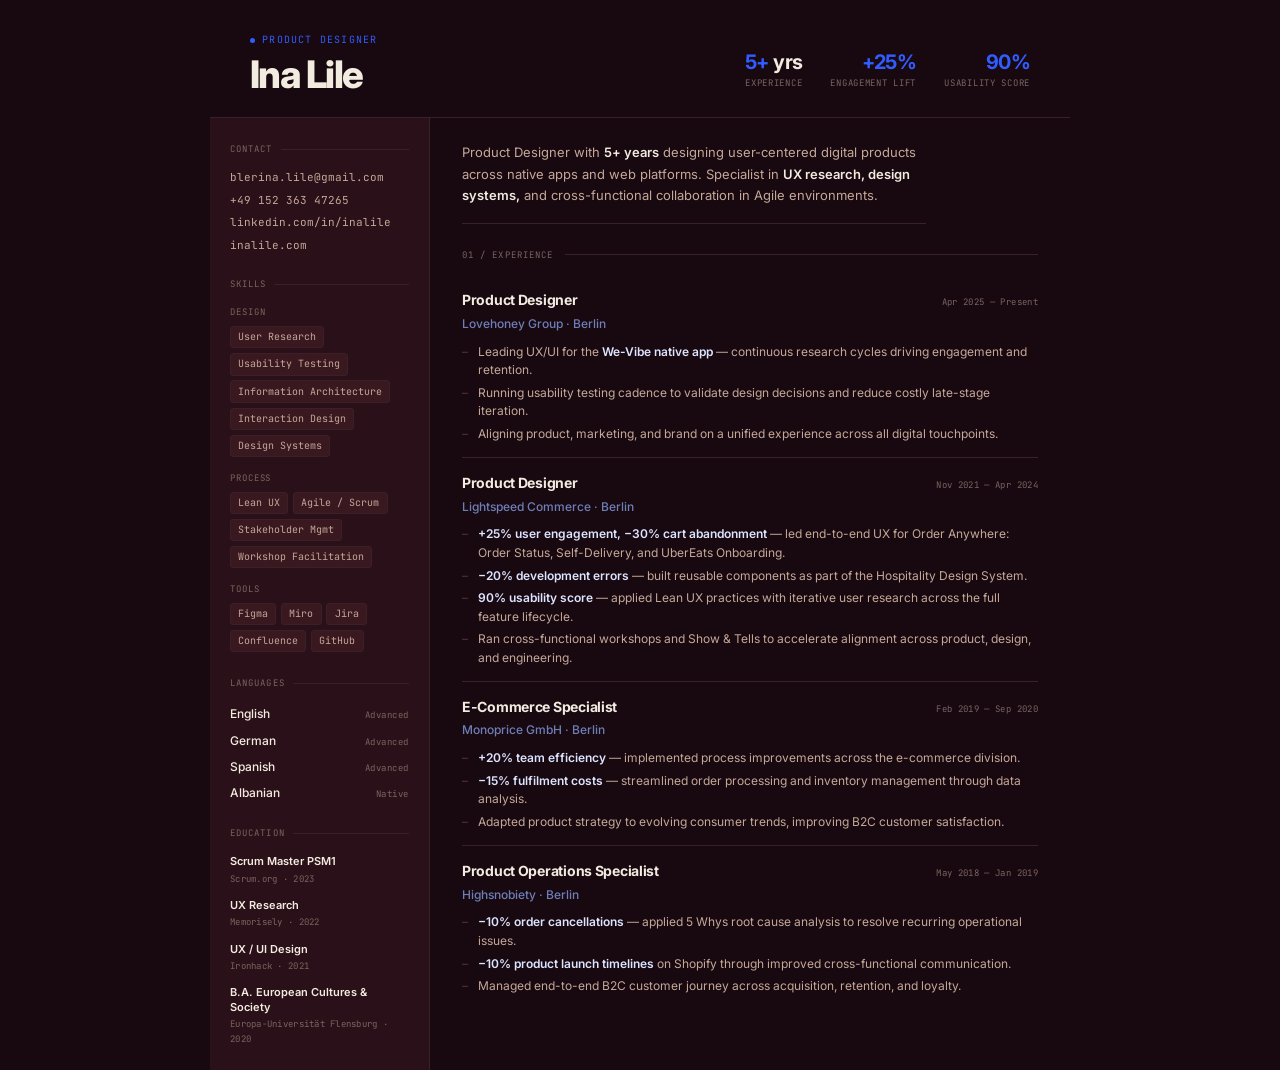
==== resume.html @ 81a6f29e "Improve CV layout: sidebar IA, outcome-first bullets, single page Co-Authored-By: Claude Sonnet 4.6 " ====
<!DOCTYPE html>
<html lang="en">
<head>
  <meta charset="UTF-8" />
  <meta name="viewport" content="width=device-width, initial-scale=1.0" />
  <title>Ina Lile — CV</title>
  <link rel="preconnect" href="https://fonts.googleapis.com" />
  <link rel="preconnect" href="https://fonts.gstatic.com" crossorigin />
  <link href="https://fonts.googleapis.com/css2?family=Inter:wght@400;500;600;700;800&family=JetBrains+Mono:wght@400;500&display=swap" rel="stylesheet" />
  <style>
    /* ── Design tokens ── */
    :root {
      --canvas:         #180810;
      --surface-1:      #2A1018;
      --surface-2:      #3A1820;
      --text-primary:   #F2EBE0;
      --text-secondary: #C4A898;
      --text-tertiary:  #7A6460;
      --line-subtle:    #3A2028;
      --line-strong:    #5A3040;
      --accent-vivid:   #315CFF;
      --accent-deep:    #DCE4FF;
      --accent-muted:   #6E7FB8;
      --gold:           #C9A84C;
      --blush:          #A14C68;
      --cream:          #F2EBE0;
      --font-sans: 'Inter', -apple-system, BlinkMacSystemFont, 'Segoe UI', sans-serif;
      --font-mono: 'JetBrains Mono', 'Fira Code', monospace;
    }

    *, *::before, *::after { margin: 0; padding: 0; box-sizing: border-box; }

    html {
      font-size: 16px;
      -webkit-print-color-adjust: exact;
      print-color-adjust: exact;
    }

    body {
      font-family: var(--font-sans);
      font-size: 0.875rem;
      line-height: 1.6;
      color: var(--text-primary);
      background: var(--canvas);
      -webkit-font-smoothing: antialiased;
    }

    a { color: inherit; text-decoration: none; }

    /* ════════════════════════════════════
       PAGE SHELL
    ════════════════════════════════════ */
    .page {
      max-width: 860px;
      margin: 0 auto;
    }

    /* ════════════════════════════════════
       HEADER — full width
    ════════════════════════════════════ */
    .header {
      display: flex;
      align-items: flex-end;
      justify-content: space-between;
      gap: 2rem;
      padding: 2rem 2.5rem 1.5rem;
      border-bottom: 1px solid var(--line-subtle);
    }

    .header__left {}

    .header__eyebrow {
      font-family: var(--font-mono);
      font-size: 0.625rem;
      letter-spacing: 0.12em;
      text-transform: uppercase;
      color: var(--accent-vivid);
      margin-bottom: 0.45rem;
      display: flex;
      align-items: center;
      gap: 0.45rem;
    }
    .header__eyebrow::before {
      content: '';
      width: 5px; height: 5px;
      border-radius: 50%;
      background: var(--accent-vivid);
      flex-shrink: 0;
    }

    .header__name {
      font-size: 2.375rem;
      font-weight: 800;
      letter-spacing: -0.045em;
      line-height: 1;
      color: var(--cream);
    }

    /* Key stats — scannable proof points directly in header */
    .header__stats {
      display: flex;
      gap: 1.75rem;
      align-items: flex-end;
      padding-bottom: 0.2rem;
    }

    .stat {
      text-align: right;
    }

    .stat__value {
      font-size: 1.25rem;
      font-weight: 700;
      letter-spacing: -0.03em;
      color: var(--cream);
      line-height: 1;
    }

    .stat__value em {
      font-style: normal;
      color: var(--accent-vivid);
    }

    .stat__label {
      font-family: var(--font-mono);
      font-size: 0.5625rem;
      letter-spacing: 0.08em;
      text-transform: uppercase;
      color: var(--text-tertiary);
      margin-top: 0.2rem;
    }

    /* ════════════════════════════════════
       BODY — sidebar + main
    ════════════════════════════════════ */
    .body {
      display: grid;
      grid-template-columns: 220px 1fr;
    }

    /* ────────────────────────────────────
       SIDEBAR
    ──────────────────────────────────── */
    .sidebar {
      background: var(--surface-1);
      border-right: 1px solid var(--line-subtle);
      padding: 1.5rem 1.25rem;
      display: flex;
      flex-direction: column;
      gap: 1.5rem;
    }

    .sidebar-section {}

    .sidebar-label {
      font-family: var(--font-mono);
      font-size: 0.5625rem;
      letter-spacing: 0.12em;
      text-transform: uppercase;
      color: var(--text-tertiary);
      margin-bottom: 0.85rem;
      display: flex;
      align-items: center;
      gap: 0.5rem;
    }
    .sidebar-label::after {
      content: '';
      flex: 1;
      height: 1px;
      background: var(--line-subtle);
    }

    /* Contact */
    .contact-list {
      list-style: none;
      display: flex;
      flex-direction: column;
      gap: 0.45rem;
    }
    .contact-list li {
      font-size: 0.6875rem;
      color: var(--text-secondary);
      font-family: var(--font-mono);
      line-height: 1.4;
      word-break: break-all;
    }
    .contact-list a { color: var(--text-secondary); }

    /* Skill groups */
    .skill-group {
      margin-bottom: 0.85rem;
    }
    .skill-group:last-child { margin-bottom: 0; }

    .skill-group__name {
      font-family: var(--font-mono);
      font-size: 0.5625rem;
      letter-spacing: 0.1em;
      text-transform: uppercase;
      color: var(--text-tertiary);
      margin-bottom: 0.4rem;
    }

    .skill-group__items {
      display: flex;
      flex-wrap: wrap;
      gap: 0.3rem;
    }

    .skill-tag {
      font-size: 0.625rem;
      font-family: var(--font-mono);
      color: var(--text-secondary);
      background: var(--surface-2);
      border: 1px solid var(--line-subtle);
      border-radius: 3px;
      padding: 0.2rem 0.45rem;
      line-height: 1.4;
    }

    /* Languages */
    .lang-list {
      list-style: none;
      display: flex;
      flex-direction: column;
      gap: 0.45rem;
    }
    .lang-item {
      display: flex;
      justify-content: space-between;
      align-items: baseline;
      font-size: 0.75rem;
    }
    .lang-item__name { color: var(--text-primary); font-weight: 500; }
    .lang-item__level {
      font-family: var(--font-mono);
      font-size: 0.5625rem;
      color: var(--text-tertiary);
      letter-spacing: 0.06em;
    }

    /* Education in sidebar */
    .edu-list {
      list-style: none;
      display: flex;
      flex-direction: column;
      gap: 0.75rem;
    }
    .edu-item__title {
      font-size: 0.6875rem;
      font-weight: 600;
      color: var(--text-primary);
      line-height: 1.35;
    }
    .edu-item__meta {
      font-family: var(--font-mono);
      font-size: 0.5625rem;
      color: var(--text-tertiary);
      margin-top: 0.15rem;
      letter-spacing: 0.03em;
    }

    /* ────────────────────────────────────
       MAIN CONTENT
    ──────────────────────────────────── */
    .main {
      padding: 1.5rem 2rem 2rem;
      display: flex;
      flex-direction: column;
      gap: 1.5rem;
    }

    /* Section rule */
    .section-rule {
      display: flex;
      align-items: center;
      gap: 0.75rem;
      margin-bottom: 0.85rem;
    }
    .section-rule__label {
      font-family: var(--font-mono);
      font-size: 0.5625rem;
      letter-spacing: 0.12em;
      text-transform: uppercase;
      color: var(--text-tertiary);
      white-space: nowrap;
    }
    .section-rule__line {
      flex: 1;
      height: 1px;
      background: var(--line-subtle);
    }

    /* Summary */
    .summary {
      font-size: 0.8125rem;
      color: var(--text-secondary);
      line-height: 1.65;
      max-width: 58ch;
      padding-bottom: 1rem;
      border-bottom: 1px solid var(--line-subtle);
    }
    .summary strong { color: var(--text-primary); font-weight: 600; }

    /* Experience section */
    .experience {}

    /* Entry */
    .entry {
      padding: 0.85rem 0;
      border-bottom: 1px solid var(--line-subtle);
    }
    .entry:last-child { border-bottom: none; padding-bottom: 0; }

    /* Entry header row */
    .entry__head {
      display: flex;
      align-items: baseline;
      justify-content: space-between;
      gap: 1rem;
      margin-bottom: 0.15rem;
    }

    .entry__role {
      font-size: 0.875rem;
      font-weight: 700;
      color: var(--cream);
      letter-spacing: -0.02em;
    }

    .entry__date {
      font-family: var(--font-mono);
      font-size: 0.5625rem;
      color: var(--text-tertiary);
      white-space: nowrap;
      letter-spacing: 0.04em;
    }

    .entry__company {
      font-size: 0.75rem;
      color: var(--accent-muted);
      margin-bottom: 0.6rem;
      font-weight: 500;
    }

    /* Bullets — outcome-first */
    .entry__bullets {
      list-style: none;
      display: flex;
      flex-direction: column;
      gap: 0.25rem;
    }

    .entry__bullets li {
      font-size: 0.75rem;
      color: var(--text-secondary);
      line-height: 1.55;
      padding-left: 1rem;
      position: relative;
    }
    .entry__bullets li::before {
      content: '–';
      position: absolute;
      left: 0;
      color: var(--line-strong);
    }

    /* Highlight impact metrics in bullets */
    .entry__bullets li strong {
      color: var(--accent-deep);
      font-weight: 600;
    }

    @media print {
      body { background: var(--canvas); }
      .page { max-width: 100%; }
      @page { margin: 0; size: A4; }
    }
  </style>
</head>
<body>
<div class="page">

  <!-- ══════════════════════════════
       HEADER
  ══════════════════════════════ -->
  <header class="header">
    <div class="header__left">
      <div class="header__eyebrow">Product Designer</div>
      <h1 class="header__name">Ina Lile</h1>
    </div>

    <!-- Three proof points visible at a glance -->
    <div class="header__stats">
      <div class="stat">
        <div class="stat__value"><em>5+</em> yrs</div>
        <div class="stat__label">Experience</div>
      </div>
      <div class="stat">
        <div class="stat__value"><em>+25%</em></div>
        <div class="stat__label">Engagement lift</div>
      </div>
      <div class="stat">
        <div class="stat__value"><em>90%</em></div>
        <div class="stat__label">Usability score</div>
      </div>
    </div>
  </header>

  <div class="body">

    <!-- ══════════════════════════════
         SIDEBAR — reference info
         Recruiter's first scan:
         "Can she do the job? What tools?"
    ══════════════════════════════ -->
    <aside class="sidebar">

      <div class="sidebar-section">
        <div class="sidebar-label">Contact</div>
        <ul class="contact-list">
          <li><a href="mailto:blerina.lile@gmail.com">blerina.lile@gmail.com</a></li>
          <li>+49 152 363 47265</li>
          <li><a href="https://www.linkedin.com/in/inalile/">linkedin.com/in/inalile</a></li>
          <li><a href="https://www.inalile.com">inalile.com</a></li>
        </ul>
      </div>

      <div class="sidebar-section">
        <div class="sidebar-label">Skills</div>

        <div class="skill-group">
          <div class="skill-group__name">Design</div>
          <div class="skill-group__items">
            <span class="skill-tag">User Research</span>
            <span class="skill-tag">Usability Testing</span>
            <span class="skill-tag">Information Architecture</span>
            <span class="skill-tag">Interaction Design</span>
            <span class="skill-tag">Design Systems</span>
          </div>
        </div>

        <div class="skill-group">
          <div class="skill-group__name">Process</div>
          <div class="skill-group__items">
            <span class="skill-tag">Lean UX</span>
            <span class="skill-tag">Agile / Scrum</span>
            <span class="skill-tag">Stakeholder Mgmt</span>
            <span class="skill-tag">Workshop Facilitation</span>
          </div>
        </div>

        <div class="skill-group">
          <div class="skill-group__name">Tools</div>
          <div class="skill-group__items">
            <span class="skill-tag">Figma</span>
            <span class="skill-tag">Miro</span>
            <span class="skill-tag">Jira</span>
            <span class="skill-tag">Confluence</span>
            <span class="skill-tag">GitHub</span>
          </div>
        </div>
      </div>

      <div class="sidebar-section">
        <div class="sidebar-label">Languages</div>
        <ul class="lang-list">
          <li class="lang-item">
            <span class="lang-item__name">English</span>
            <span class="lang-item__level">Advanced</span>
          </li>
          <li class="lang-item">
            <span class="lang-item__name">German</span>
            <span class="lang-item__level">Advanced</span>
          </li>
          <li class="lang-item">
            <span class="lang-item__name">Spanish</span>
            <span class="lang-item__level">Advanced</span>
          </li>
          <li class="lang-item">
            <span class="lang-item__name">Albanian</span>
            <span class="lang-item__level">Native</span>
          </li>
        </ul>
      </div>

      <div class="sidebar-section">
        <div class="sidebar-label">Education</div>
        <ul class="edu-list">
          <li>
            <div class="edu-item__title">Scrum Master PSM1</div>
            <div class="edu-item__meta">Scrum.org · 2023</div>
          </li>
          <li>
            <div class="edu-item__title">UX Research</div>
            <div class="edu-item__meta">Memorisely · 2022</div>
          </li>
          <li>
            <div class="edu-item__title">UX / UI Design</div>
            <div class="edu-item__meta">Ironhack · 2021</div>
          </li>
          <li>
            <div class="edu-item__title">B.A. European Cultures &amp; Society</div>
            <div class="edu-item__meta">Europa-Universität Flensburg · 2020</div>
          </li>
        </ul>
      </div>

    </aside>

    <!-- ══════════════════════════════
         MAIN — narrative content
         Chronological story after
         the recruiter is convinced
    ══════════════════════════════ -->
    <main class="main">

      <p class="summary">
        Product Designer with <strong>5+ years</strong> designing user-centered digital products across native apps and web platforms. Specialist in <strong>UX research, design systems,</strong> and cross-functional collaboration in Agile environments.
      </p>

      <section class="experience">
        <div class="section-rule">
          <span class="section-rule__label">01 / Experience</span>
          <span class="section-rule__line"></span>
        </div>

        <div class="entry">
          <div class="entry__head">
            <span class="entry__role">Product Designer</span>
            <span class="entry__date">Apr 2025 — Present</span>
          </div>
          <div class="entry__company">Lovehoney Group · Berlin</div>
          <ul class="entry__bullets">
            <li>Leading UX/UI for the <strong>We-Vibe native app</strong> — continuous research cycles driving engagement and retention.</li>
            <li>Running usability testing cadence to validate design decisions and reduce costly late-stage iteration.</li>
            <li>Aligning product, marketing, and brand on a unified experience across all digital touchpoints.</li>
          </ul>
        </div>

        <div class="entry">
          <div class="entry__head">
            <span class="entry__role">Product Designer</span>
            <span class="entry__date">Nov 2021 — Apr 2024</span>
          </div>
          <div class="entry__company">Lightspeed Commerce · Berlin</div>
          <ul class="entry__bullets">
            <li><strong>+25% user engagement, −30% cart abandonment</strong> — led end-to-end UX for Order Anywhere: Order Status, Self-Delivery, and UberEats Onboarding.</li>
            <li><strong>−20% development errors</strong> — built reusable components as part of the Hospitality Design System.</li>
            <li><strong>90% usability score</strong> — applied Lean UX practices with iterative user research across the full feature lifecycle.</li>
            <li>Ran cross-functional workshops and Show &amp; Tells to accelerate alignment across product, design, and engineering.</li>
          </ul>
        </div>

        <div class="entry">
          <div class="entry__head">
            <span class="entry__role">E-Commerce Specialist</span>
            <span class="entry__date">Feb 2019 — Sep 2020</span>
          </div>
          <div class="entry__company">Monoprice GmbH · Berlin</div>
          <ul class="entry__bullets">
            <li><strong>+20% team efficiency</strong> — implemented process improvements across the e-commerce division.</li>
            <li><strong>−15% fulfilment costs</strong> — streamlined order processing and inventory management through data analysis.</li>
            <li>Adapted product strategy to evolving consumer trends, improving B2C customer satisfaction.</li>
          </ul>
        </div>

        <div class="entry">
          <div class="entry__head">
            <span class="entry__role">Product Operations Specialist</span>
            <span class="entry__date">May 2018 — Jan 2019</span>
          </div>
          <div class="entry__company">Highsnobiety · Berlin</div>
          <ul class="entry__bullets">
            <li><strong>−10% order cancellations</strong> — applied 5 Whys root cause analysis to resolve recurring operational issues.</li>
            <li><strong>−10% product launch timelines</strong> on Shopify through improved cross-functional communication.</li>
            <li>Managed end-to-end B2C customer journey across acquisition, retention, and loyalty.</li>
          </ul>
        </div>

      </section>
    </main>

  </div><!-- /body -->
</div><!-- /page -->
</body>
</html>
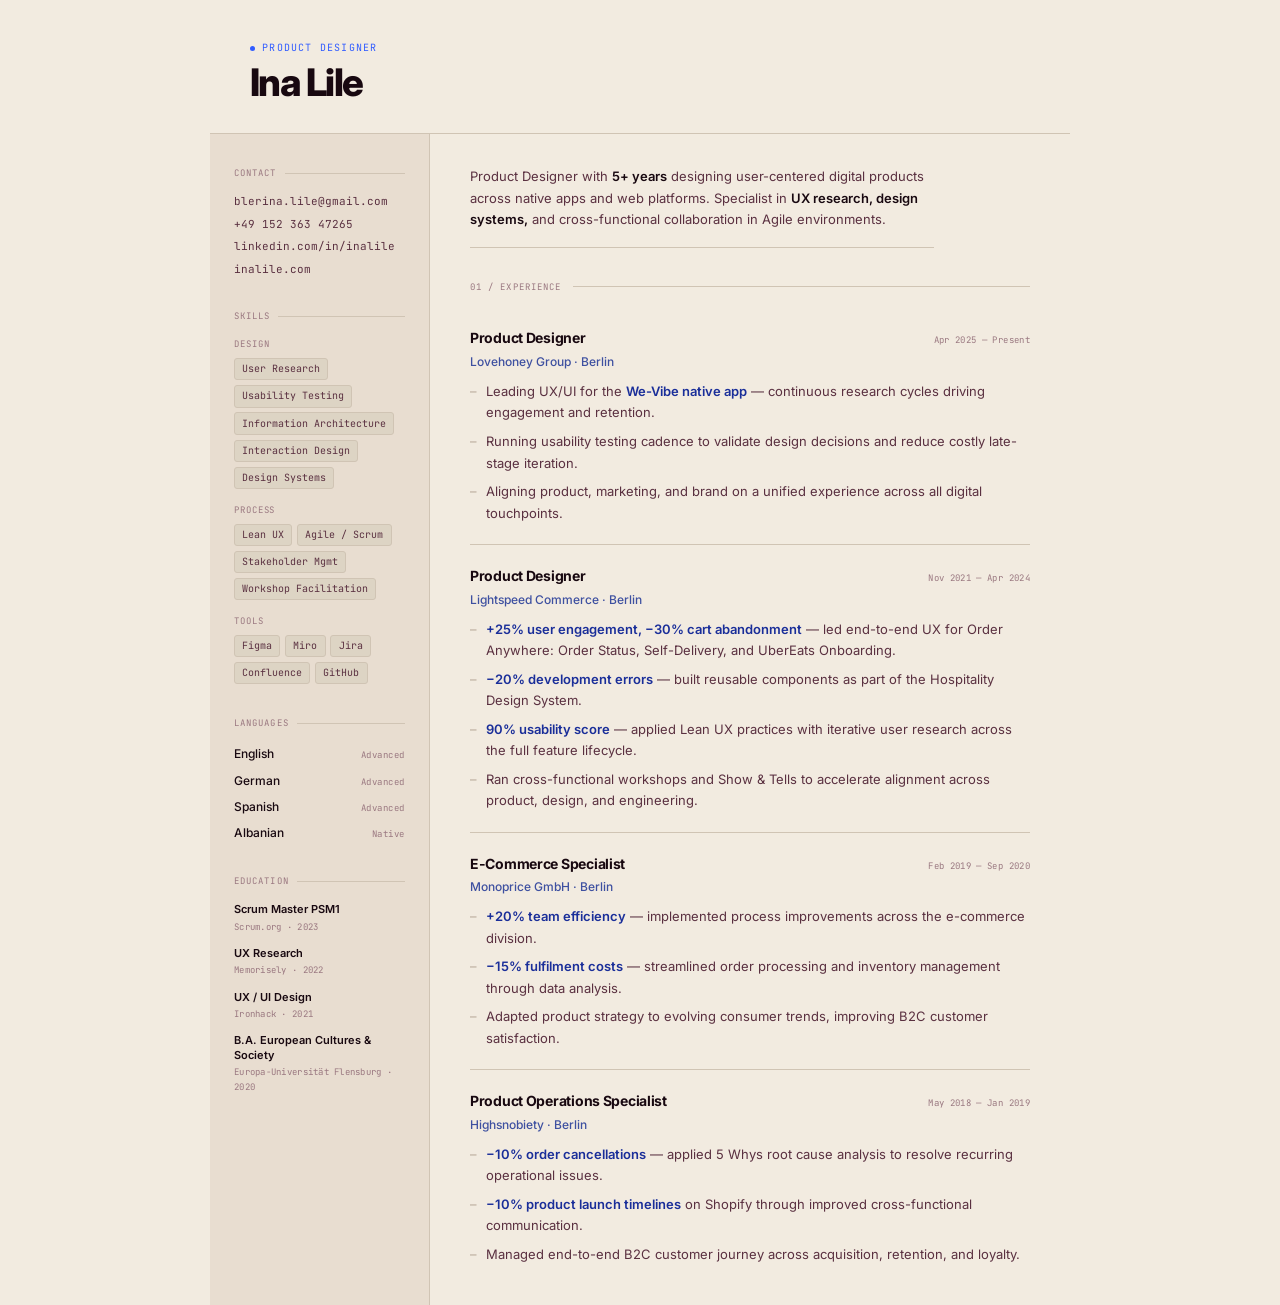
==== commit 0e26fdba: "Resume: invert palette to cream/light theme, remove header stats, add View CV link - Flip all color " ====
--- a/resume.html
+++ b/resume.html
@@ -8,22 +8,22 @@
   <link rel="preconnect" href="https://fonts.gstatic.com" crossorigin />
   <link href="https://fonts.googleapis.com/css2?family=Inter:wght@400;500;600;700;800&family=JetBrains+Mono:wght@400;500&display=swap" rel="stylesheet" />
   <style>
-    /* ── Design tokens ── */
+    /* ── Design tokens — Inverse of portfolio (light / cream) ── */
     :root {
-      --canvas:         #180810;
-      --surface-1:      #2A1018;
-      --surface-2:      #3A1820;
-      --text-primary:   #F2EBE0;
-      --text-secondary: #C4A898;
-      --text-tertiary:  #7A6460;
-      --line-subtle:    #3A2028;
-      --line-strong:    #5A3040;
+      --canvas:         #F2EBE0;
+      --surface-1:      #E8DDD0;
+      --surface-2:      #DDD4C4;
+      --text-primary:   #180810;
+      --text-secondary: #5A3040;
+      --text-tertiary:  #9A7880;
+      --line-subtle:    #D0C4B4;
+      --line-strong:    #B8A898;
       --accent-vivid:   #315CFF;
-      --accent-deep:    #DCE4FF;
-      --accent-muted:   #6E7FB8;
-      --gold:           #C9A84C;
+      --accent-deep:    #1A2E99;
+      --accent-muted:   #3E50A0;
+      --gold:           #9A6C1E;
       --blush:          #A14C68;
-      --cream:          #F2EBE0;
+      --cream:          #180810;
       --font-sans: 'Inter', -apple-system, BlinkMacSystemFont, 'Segoe UI', sans-serif;
       --font-mono: 'JetBrains Mono', 'Fira Code', monospace;
     }
@@ -63,7 +63,7 @@
       align-items: flex-end;
       justify-content: space-between;
       gap: 2rem;
-      padding: 2rem 2.5rem 1.5rem;
+      padding: 2.5rem 2.5rem 2rem;
       border-bottom: 1px solid var(--line-subtle);
     }
 
@@ -96,39 +96,6 @@
       color: var(--cream);
     }
 
-    /* Key stats — scannable proof points directly in header */
-    .header__stats {
-      display: flex;
-      gap: 1.75rem;
-      align-items: flex-end;
-      padding-bottom: 0.2rem;
-    }
-
-    .stat {
-      text-align: right;
-    }
-
-    .stat__value {
-      font-size: 1.25rem;
-      font-weight: 700;
-      letter-spacing: -0.03em;
-      color: var(--cream);
-      line-height: 1;
-    }
-
-    .stat__value em {
-      font-style: normal;
-      color: var(--accent-vivid);
-    }
-
-    .stat__label {
-      font-family: var(--font-mono);
-      font-size: 0.5625rem;
-      letter-spacing: 0.08em;
-      text-transform: uppercase;
-      color: var(--text-tertiary);
-      margin-top: 0.2rem;
-    }
 
     /* ════════════════════════════════════
        BODY — sidebar + main
@@ -144,10 +111,10 @@
     .sidebar {
       background: var(--surface-1);
       border-right: 1px solid var(--line-subtle);
-      padding: 1.5rem 1.25rem;
+      padding: 2rem 1.5rem;
       display: flex;
       flex-direction: column;
-      gap: 1.5rem;
+      gap: 2rem;
     }
 
     .sidebar-section {}
@@ -264,10 +231,10 @@
        MAIN CONTENT
     ──────────────────────────────────── */
     .main {
-      padding: 1.5rem 2rem 2rem;
+      padding: 2rem 2.5rem 2.5rem;
       display: flex;
       flex-direction: column;
-      gap: 1.5rem;
+      gap: 2rem;
     }
 
     /* Section rule */
@@ -307,7 +274,7 @@
 
     /* Entry */
     .entry {
-      padding: 0.85rem 0;
+      padding: 1.25rem 0;
       border-bottom: 1px solid var(--line-subtle);
     }
     .entry:last-child { border-bottom: none; padding-bottom: 0; }
@@ -348,13 +315,13 @@
       list-style: none;
       display: flex;
       flex-direction: column;
-      gap: 0.25rem;
+      gap: 0.45rem;
     }
 
     .entry__bullets li {
-      font-size: 0.75rem;
+      font-size: 0.8125rem;
       color: var(--text-secondary);
-      line-height: 1.55;
+      line-height: 1.65;
       padding-left: 1rem;
       position: relative;
     }
@@ -372,7 +339,7 @@
     }
 
     @media print {
-      body { background: var(--canvas); }
+      body { background: var(--canvas); color: var(--text-primary); }
       .page { max-width: 100%; }
       @page { margin: 0; size: A4; }
     }
@@ -390,21 +357,6 @@
       <h1 class="header__name">Ina Lile</h1>
     </div>
 
-    <!-- Three proof points visible at a glance -->
-    <div class="header__stats">
-      <div class="stat">
-        <div class="stat__value"><em>5+</em> yrs</div>
-        <div class="stat__label">Experience</div>
-      </div>
-      <div class="stat">
-        <div class="stat__value"><em>+25%</em></div>
-        <div class="stat__label">Engagement lift</div>
-      </div>
-      <div class="stat">
-        <div class="stat__value"><em>90%</em></div>
-        <div class="stat__label">Usability score</div>
-      </div>
-    </div>
   </header>
 
   <div class="body">
